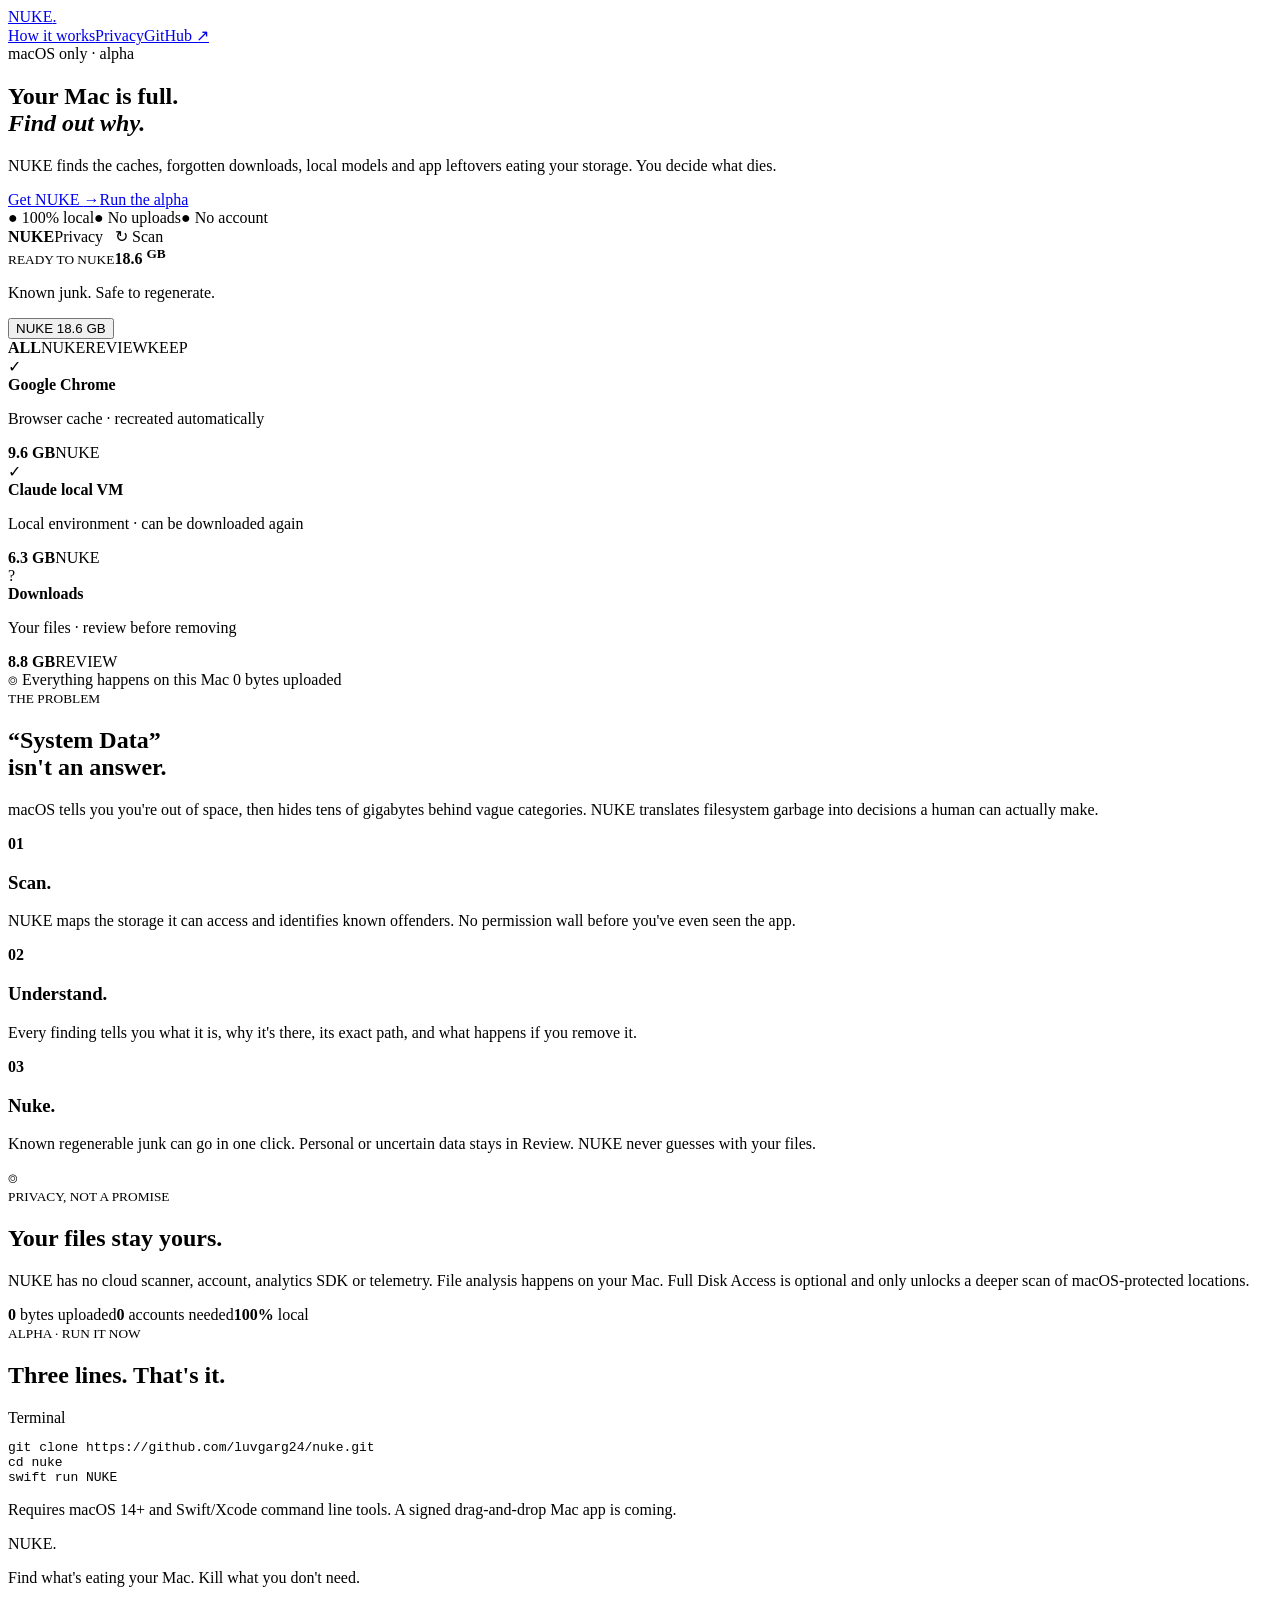
==== index.html @ de15d5fd "Fix Vercel root entrypoint" ====
<!doctype html><html lang="en"><head><meta charset="UTF-8"><meta name="viewport" content="width=device-width,initial-scale=1"><meta name="theme-color" content="#080808"><title>NUKE — Mac storage, without the mystery.</title><meta name="description" content="NUKE finds what's eating your Mac and safely clears what you don't need. Private, local, transparent."><link rel="stylesheet" href="/style.css"></head><body><div class="grain"></div><nav><a class="brand" href="#">NUKE<span>.</span></a><div class="navlinks"><a href="#how">How it works</a><a href="#privacy">Privacy</a><a href="https://github.com/luvgarg24/nuke">GitHub ↗</a></div></nav><main><section class="hero"><div class="eyebrow"><i></i> macOS only · alpha</div><h1>Your Mac is full.<br><em>Find out why.</em></h1><p>NUKE finds the caches, forgotten downloads, local models and app leftovers eating your storage. You decide what dies.</p><div class="actions"><a class="primary" href="https://github.com/luvgarg24/nuke">Get NUKE <b>→</b></a><a class="secondary" href="#terminal">Run the alpha</a></div><div class="trust"><span>● 100% local</span><span>● No uploads</span><span>● No account</span></div></section><section class="appdemo"><div class="window"><div class="titlebar"><div class="lights"><i></i><i></i><i></i></div><strong>NUKE</strong><span>Privacy &nbsp; ↻ Scan</span></div><div class="appbody"><div class="metric"><small>READY TO NUKE</small><strong>18.6 <sup>GB</sup></strong><p>Known junk. Safe to regenerate.</p></div><button>NUKE 18.6 GB</button><div class="tabs"><b>ALL</b><span>NUKE</span><span>REVIEW</span><span>KEEP</span></div><div class="row"><div class="check">✓</div><div><strong>Google Chrome</strong><p>Browser cache · recreated automatically</p></div><b>9.6 GB</b><label>NUKE</label></div><div class="row"><div class="check">✓</div><div><strong>Claude local VM</strong><p>Local environment · can be downloaded again</p></div><b>6.3 GB</b><label>NUKE</label></div><div class="row muted"><div class="question">?</div><div><strong>Downloads</strong><p>Your files · review before removing</p></div><b>8.8 GB</b><label>REVIEW</label></div><footer>⌾ Everything happens on this Mac <span>0 bytes uploaded</span></footer></div></div></section><section id="how" class="manifesto"><div><small>THE PROBLEM</small><h2>“System Data”<br>isn't an answer.</h2></div><p>macOS tells you you're out of space, then hides tens of gigabytes behind vague categories. NUKE translates filesystem garbage into decisions a human can actually make.</p></section><section class="steps"><article><b>01</b><h3>Scan.</h3><p>NUKE maps the storage it can access and identifies known offenders. No permission wall before you've even seen the app.</p></article><article><b>02</b><h3>Understand.</h3><p>Every finding tells you what it is, why it's there, its exact path, and what happens if you remove it.</p></article><article><b>03</b><h3>Nuke.</h3><p>Known regenerable junk can go in one click. Personal or uncertain data stays in Review. NUKE never guesses with your files.</p></article></section><section id="privacy" class="privacy"><div class="shield">⌾</div><small>PRIVACY, NOT A PROMISE</small><h2>Your files stay yours.</h2><p>NUKE has no cloud scanner, account, analytics SDK or telemetry. File analysis happens on your Mac. Full Disk Access is optional and only unlocks a deeper scan of macOS-protected locations.</p><div class="privacygrid"><span><b>0</b> bytes uploaded</span><span><b>0</b> accounts needed</span><span><b>100%</b> local</span></div></section><section id="terminal" class="terminal"><small>ALPHA · RUN IT NOW</small><h2>Three lines. That's it.</h2><div class="code"><div><i></i><i></i><i></i><span>Terminal</span></div><pre><code>git clone https://github.com/luvgarg24/nuke.git
cd nuke
swift run NUKE</code></pre></div><p>Requires macOS 14+ and Swift/Xcode command line tools. A signed drag-and-drop Mac app is coming.</p></section></main><footer class="sitefooter"><a class="brand">NUKE<span>.</span></a><p>Find what's eating your Mac. Kill what you don't need.</p><a href="https://github.com/luvgarg24/nuke">Open source on GitHub ↗</a></footer></body></html>
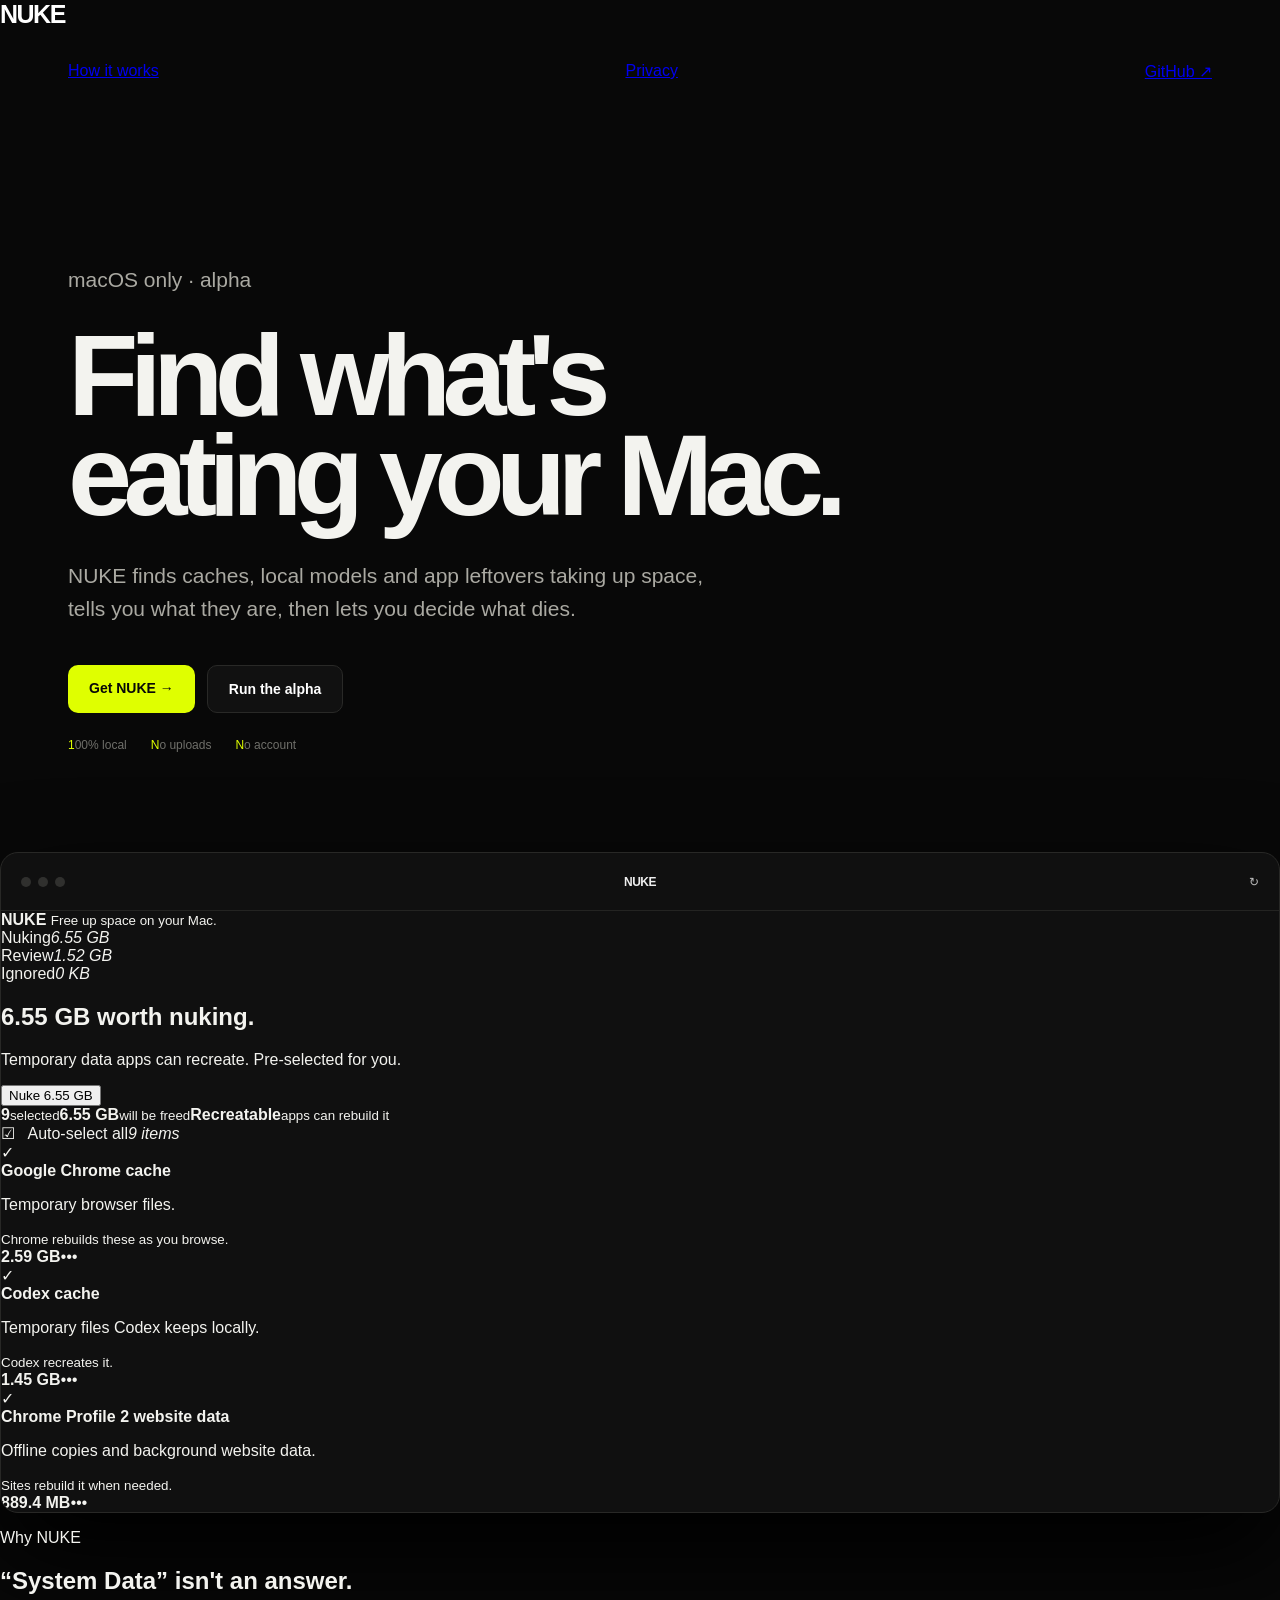
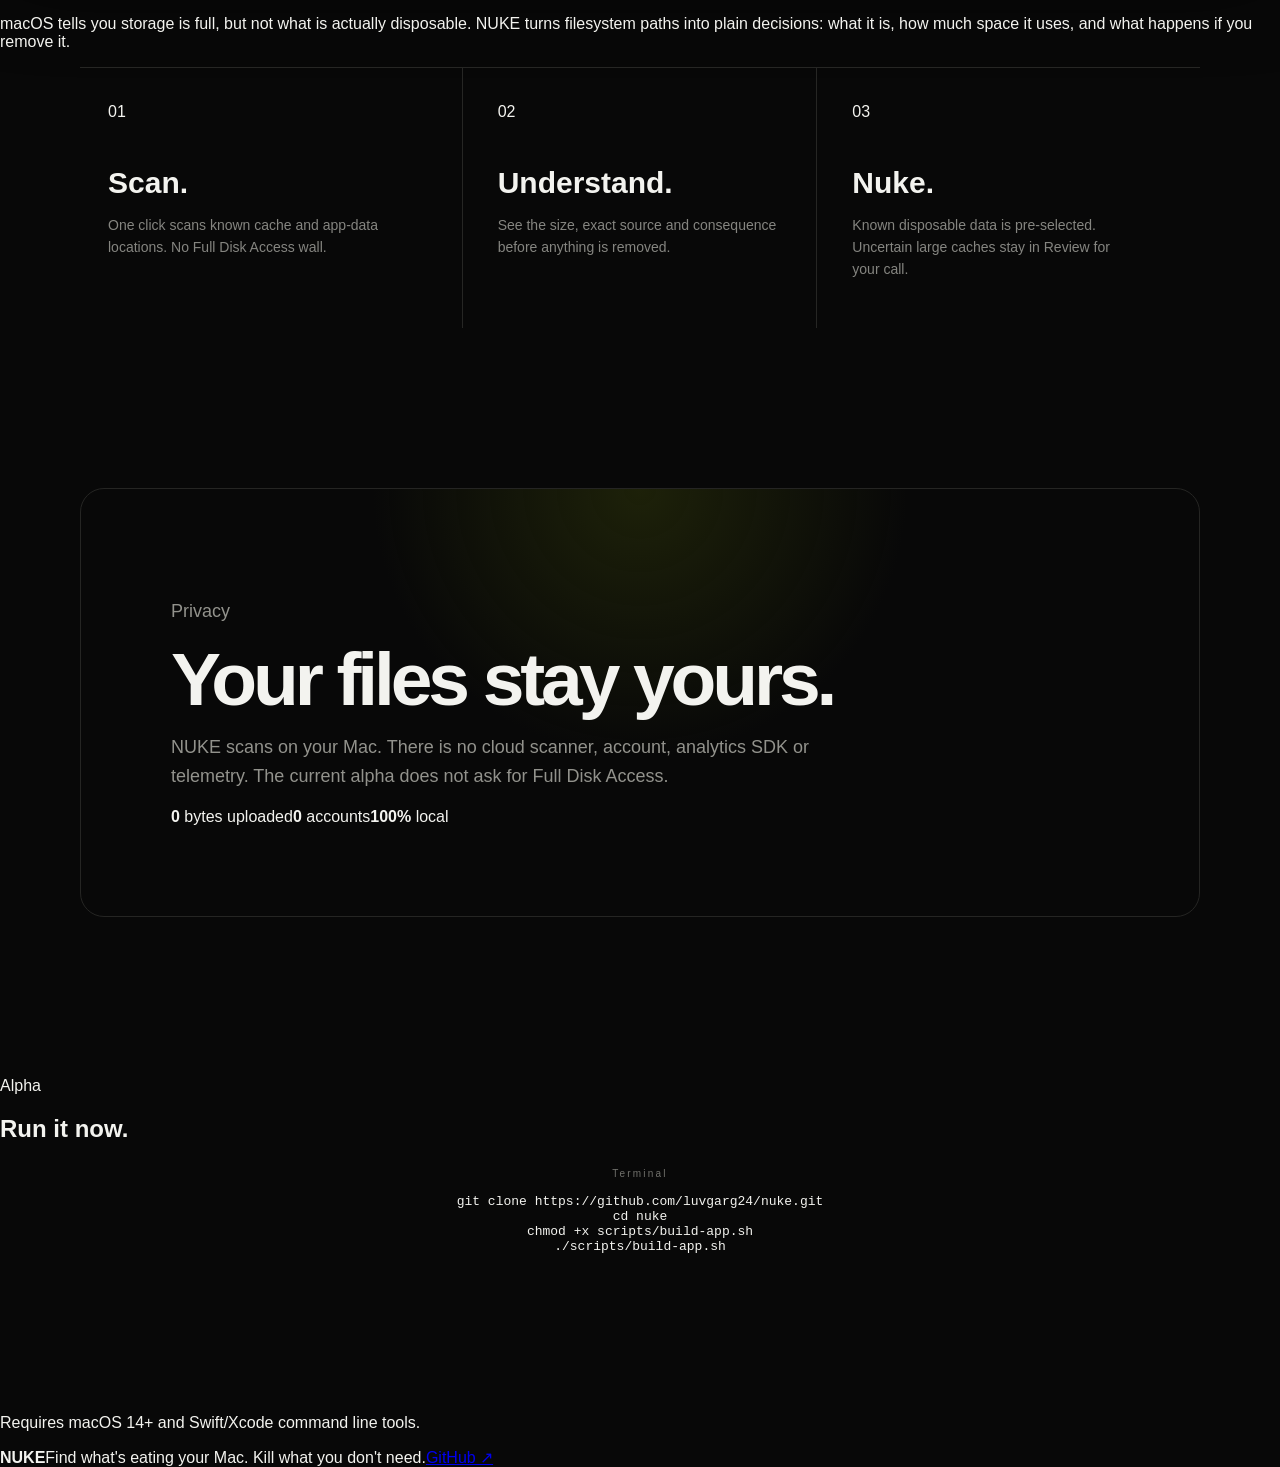
==== commit 26d7285f: "Refresh NUKE landing page" ====
--- a/index.html
+++ b/index.html
@@ -1,3 +1,89 @@
-<!doctype html><html lang="en"><head><meta charset="UTF-8"><meta name="viewport" content="width=device-width,initial-scale=1"><meta name="theme-color" content="#080808"><title>NUKE — Mac storage, without the mystery.</title><meta name="description" content="NUKE finds what's eating your Mac and safely clears what you don't need. Private, local, transparent."><link rel="stylesheet" href="/style.css"></head><body><div class="grain"></div><nav><a class="brand" href="#">NUKE<span>.</span></a><div class="navlinks"><a href="#how">How it works</a><a href="#privacy">Privacy</a><a href="https://github.com/luvgarg24/nuke">GitHub ↗</a></div></nav><main><section class="hero"><div class="eyebrow"><i></i> macOS only · alpha</div><h1>Your Mac is full.<br><em>Find out why.</em></h1><p>NUKE finds the caches, forgotten downloads, local models and app leftovers eating your storage. You decide what dies.</p><div class="actions"><a class="primary" href="https://github.com/luvgarg24/nuke">Get NUKE <b>→</b></a><a class="secondary" href="#terminal">Run the alpha</a></div><div class="trust"><span>● 100% local</span><span>● No uploads</span><span>● No account</span></div></section><section class="appdemo"><div class="window"><div class="titlebar"><div class="lights"><i></i><i></i><i></i></div><strong>NUKE</strong><span>Privacy &nbsp; ↻ Scan</span></div><div class="appbody"><div class="metric"><small>READY TO NUKE</small><strong>18.6 <sup>GB</sup></strong><p>Known junk. Safe to regenerate.</p></div><button>NUKE 18.6 GB</button><div class="tabs"><b>ALL</b><span>NUKE</span><span>REVIEW</span><span>KEEP</span></div><div class="row"><div class="check">✓</div><div><strong>Google Chrome</strong><p>Browser cache · recreated automatically</p></div><b>9.6 GB</b><label>NUKE</label></div><div class="row"><div class="check">✓</div><div><strong>Claude local VM</strong><p>Local environment · can be downloaded again</p></div><b>6.3 GB</b><label>NUKE</label></div><div class="row muted"><div class="question">?</div><div><strong>Downloads</strong><p>Your files · review before removing</p></div><b>8.8 GB</b><label>REVIEW</label></div><footer>⌾ Everything happens on this Mac <span>0 bytes uploaded</span></footer></div></div></section><section id="how" class="manifesto"><div><small>THE PROBLEM</small><h2>“System Data”<br>isn't an answer.</h2></div><p>macOS tells you you're out of space, then hides tens of gigabytes behind vague categories. NUKE translates filesystem garbage into decisions a human can actually make.</p></section><section class="steps"><article><b>01</b><h3>Scan.</h3><p>NUKE maps the storage it can access and identifies known offenders. No permission wall before you've even seen the app.</p></article><article><b>02</b><h3>Understand.</h3><p>Every finding tells you what it is, why it's there, its exact path, and what happens if you remove it.</p></article><article><b>03</b><h3>Nuke.</h3><p>Known regenerable junk can go in one click. Personal or uncertain data stays in Review. NUKE never guesses with your files.</p></article></section><section id="privacy" class="privacy"><div class="shield">⌾</div><small>PRIVACY, NOT A PROMISE</small><h2>Your files stay yours.</h2><p>NUKE has no cloud scanner, account, analytics SDK or telemetry. File analysis happens on your Mac. Full Disk Access is optional and only unlocks a deeper scan of macOS-protected locations.</p><div class="privacygrid"><span><b>0</b> bytes uploaded</span><span><b>0</b> accounts needed</span><span><b>100%</b> local</span></div></section><section id="terminal" class="terminal"><small>ALPHA · RUN IT NOW</small><h2>Three lines. That's it.</h2><div class="code"><div><i></i><i></i><i></i><span>Terminal</span></div><pre><code>git clone https://github.com/luvgarg24/nuke.git
+<!doctype html>
+<html lang="en">
+<head>
+  <meta charset="utf-8">
+  <meta name="viewport" content="width=device-width,initial-scale=1">
+  <meta name="theme-color" content="#0b0b0b">
+  <meta name="description" content="NUKE finds the junk eating your Mac storage, explains it, and lets you remove it. Local, transparent, no account required.">
+  <meta name="referrer" content="strict-origin-when-cross-origin">
+  <meta http-equiv="Content-Security-Policy" content="default-src 'self'; style-src 'self'; img-src 'self' data:; font-src 'self'; script-src 'none'; object-src 'none'; base-uri 'none'; form-action 'none'; frame-ancestors 'none'; upgrade-insecure-requests">
+  <title>NUKE — Find what's eating your Mac.</title>
+  <link rel="stylesheet" href="/style.css">
+</head>
+<body>
+  <header class="nav wrap">
+    <a class="brand" href="#top" aria-label="NUKE home">NUKE</a>
+    <nav aria-label="Main navigation">
+      <a href="#how">How it works</a>
+      <a href="#privacy">Privacy</a>
+      <a href="https://github.com/luvgarg24/nuke" rel="noopener noreferrer">GitHub ↗</a>
+    </nav>
+  </header>
+
+  <main id="top">
+    <section class="hero wrap">
+      <p class="kicker">macOS only · alpha</p>
+      <h1>Find what's<br>eating your Mac.</h1>
+      <p class="lede">NUKE finds caches, local models and app leftovers taking up space, tells you what they are, then lets you decide what dies.</p>
+      <div class="actions">
+        <a class="button primary" href="https://github.com/luvgarg24/nuke" rel="noopener noreferrer">Get NUKE <span>→</span></a>
+        <a class="button secondary" href="#run">Run the alpha</a>
+      </div>
+      <div class="trust" aria-label="Privacy highlights"><span>100% local</span><span>No uploads</span><span>No account</span></div>
+    </section>
+
+    <section class="product wrap" aria-label="NUKE app preview">
+      <div class="window">
+        <div class="titlebar"><div class="lights" aria-hidden="true"><i></i><i></i><i></i></div><strong>NUKE</strong><span>↻</span></div>
+        <div class="app">
+          <aside>
+            <b>NUKE</b>
+            <small>Free up space on your Mac.</small>
+            <div class="side active"><span>Nuking</span><em>6.55 GB</em></div>
+            <div class="side"><span>Review</span><em>1.52 GB</em></div>
+            <div class="side"><span>Ignored</span><em>0 KB</em></div>
+          </aside>
+          <div class="results">
+            <div class="resulthead"><div><h2>6.55 GB worth nuking.</h2><p>Temporary data apps can recreate. Pre-selected for you.</p></div><button>Nuke 6.55 GB</button></div>
+            <div class="summary"><span><b>9</b><small>selected</small></span><span><b>6.55 GB</b><small>will be freed</small></span><span><b>Recreatable</b><small>apps can rebuild it</small></span></div>
+            <div class="listhead"><span>☑ &nbsp; Auto-select all</span><em>9 items</em></div>
+            <div class="item"><span class="tick">✓</span><div><b>Google Chrome cache</b><p>Temporary browser files.</p><small>Chrome rebuilds these as you browse.</small></div><strong>2.59 GB</strong><i>•••</i></div>
+            <div class="item"><span class="tick">✓</span><div><b>Codex cache</b><p>Temporary files Codex keeps locally.</p><small>Codex recreates it.</small></div><strong>1.45 GB</strong><i>•••</i></div>
+            <div class="item"><span class="tick">✓</span><div><b>Chrome Profile 2 website data</b><p>Offline copies and background website data.</p><small>Sites rebuild it when needed.</small></div><strong>889.4 MB</strong><i>•••</i></div>
+          </div>
+        </div>
+      </div>
+    </section>
+
+    <section id="how" class="split wrap">
+      <div><p class="kicker">Why NUKE</p><h2>“System Data” isn't an answer.</h2></div>
+      <p>macOS tells you storage is full, but not what is actually disposable. NUKE turns filesystem paths into plain decisions: what it is, how much space it uses, and what happens if you remove it.</p>
+    </section>
+
+    <section class="steps wrap">
+      <article><span>01</span><h3>Scan.</h3><p>One click scans known cache and app-data locations. No Full Disk Access wall.</p></article>
+      <article><span>02</span><h3>Understand.</h3><p>See the size, exact source and consequence before anything is removed.</p></article>
+      <article><span>03</span><h3>Nuke.</h3><p>Known disposable data is pre-selected. Uncertain large caches stay in Review for your call.</p></article>
+    </section>
+
+    <section id="privacy" class="privacy wrap">
+      <p class="kicker">Privacy</p>
+      <h2>Your files stay yours.</h2>
+      <p>NUKE scans on your Mac. There is no cloud scanner, account, analytics SDK or telemetry. The current alpha does not ask for Full Disk Access.</p>
+      <div class="privacyfacts"><span><b>0</b> bytes uploaded</span><span><b>0</b> accounts</span><span><b>100%</b> local</span></div>
+    </section>
+
+    <section id="run" class="run wrap">
+      <p class="kicker">Alpha</p>
+      <h2>Run it now.</h2>
+      <div class="terminal"><div><span></span><span></span><span></span><small>Terminal</small></div><pre><code>git clone https://github.com/luvgarg24/nuke.git
 cd nuke
-swift run NUKE</code></pre></div><p>Requires macOS 14+ and Swift/Xcode command line tools. A signed drag-and-drop Mac app is coming.</p></section></main><footer class="sitefooter"><a class="brand">NUKE<span>.</span></a><p>Find what's eating your Mac. Kill what you don't need.</p><a href="https://github.com/luvgarg24/nuke">Open source on GitHub ↗</a></footer></body></html>+chmod +x scripts/build-app.sh
+./scripts/build-app.sh</code></pre></div>
+      <p>Requires macOS 14+ and Swift/Xcode command line tools.</p>
+    </section>
+  </main>
+
+  <footer class="footer wrap"><b>NUKE</b><span>Find what's eating your Mac. Kill what you don't need.</span><a href="https://github.com/luvgarg24/nuke" rel="noopener noreferrer">GitHub ↗</a></footer>
+</body>
+</html>
--- a/style.css
+++ b/style.css
@@ -0,0 +1 @@
+@import url('/web/style.css');
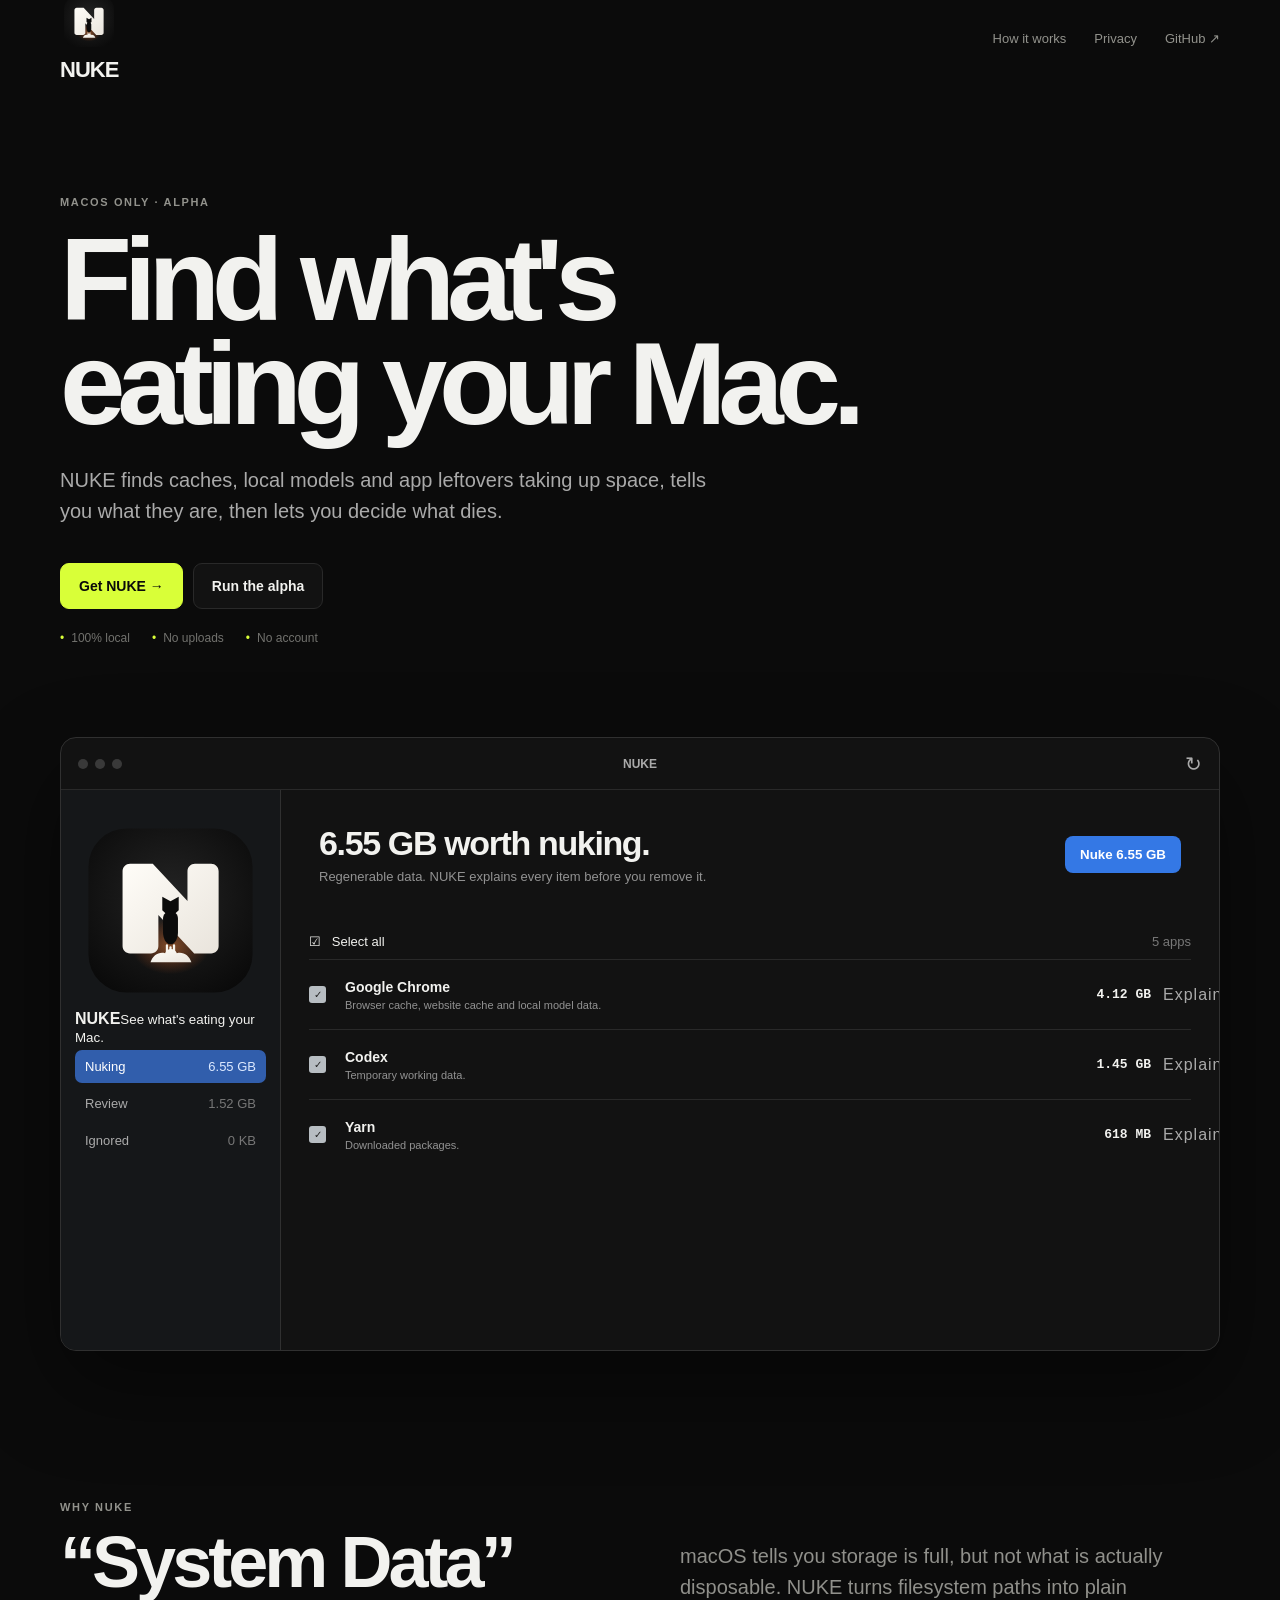
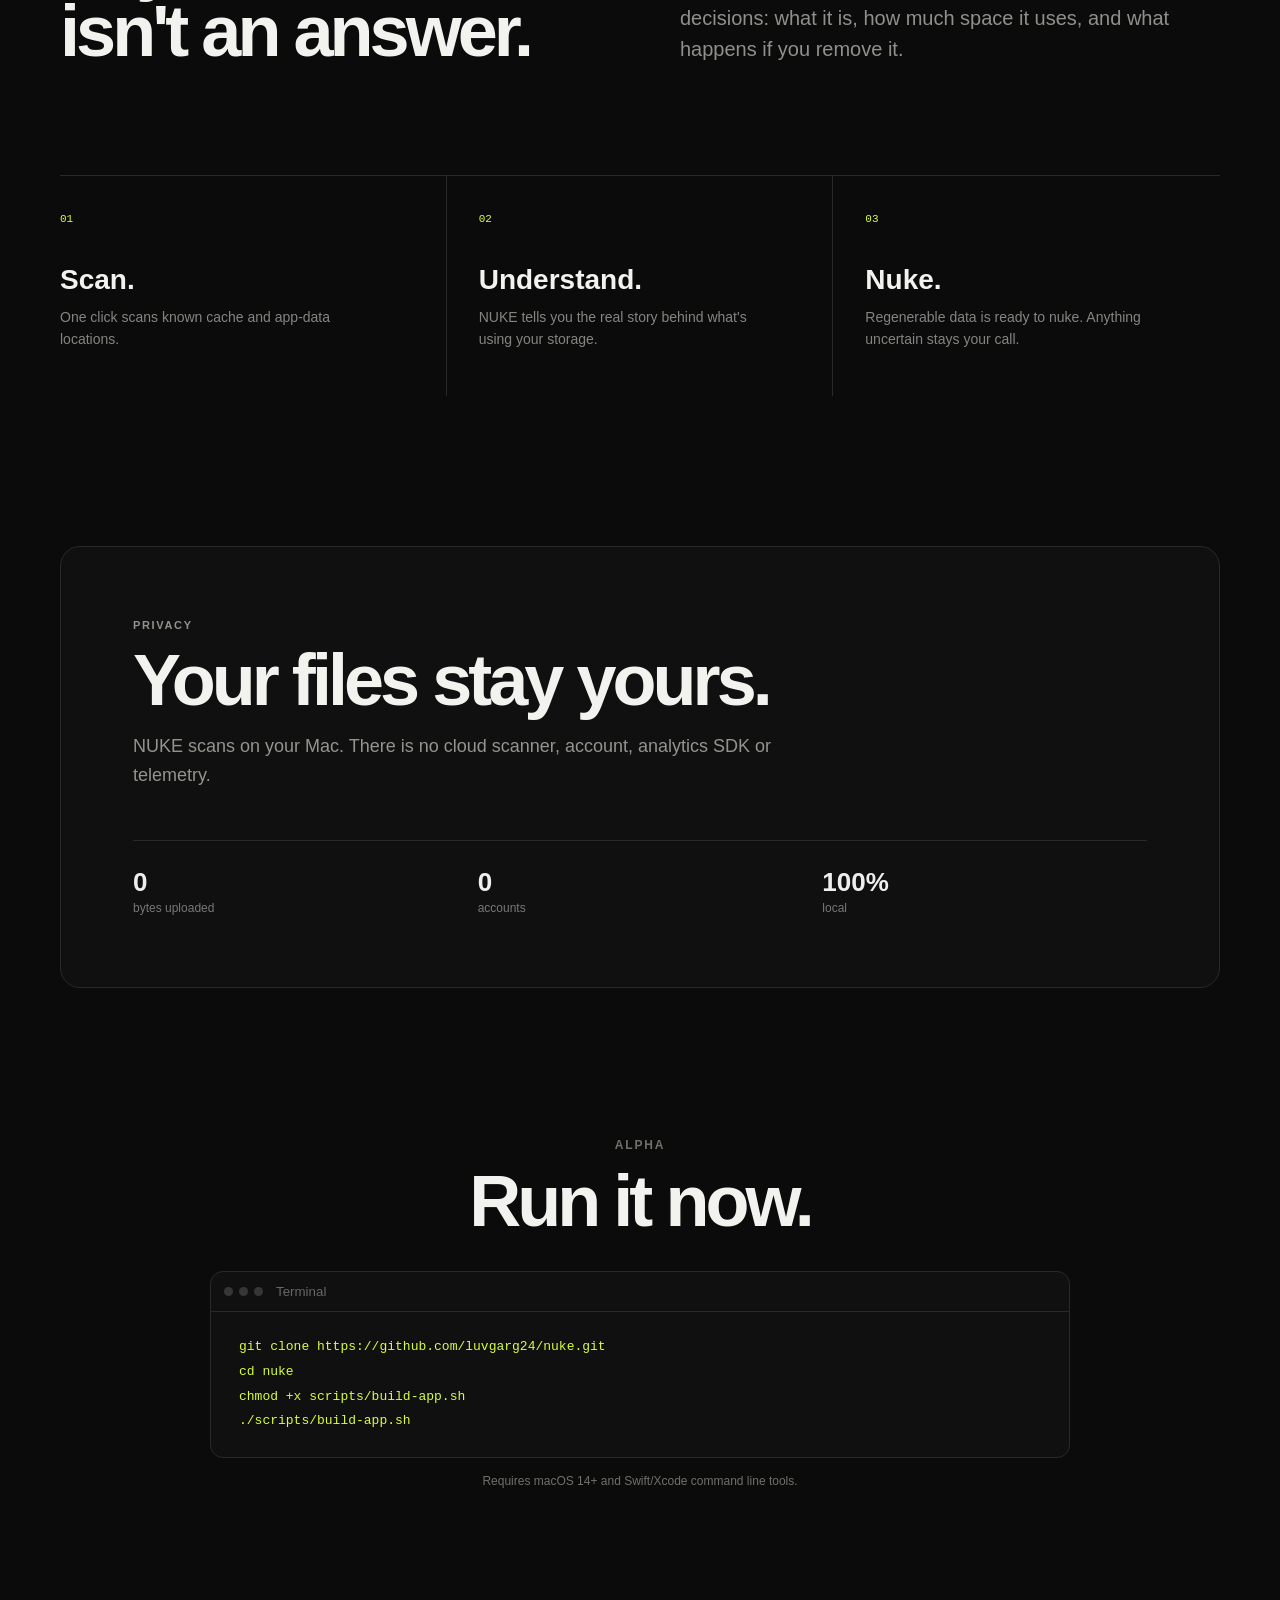
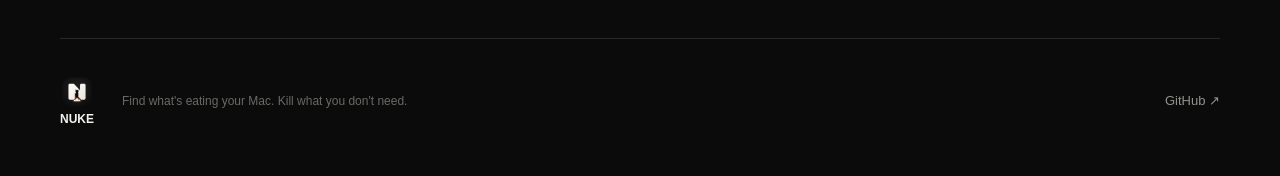
==== commit 73111e39: "Install NUKE logo on website and favicon" ====
--- a/index.html
+++ b/index.html
@@ -8,82 +8,26 @@
   <meta name="referrer" content="strict-origin-when-cross-origin">
   <meta http-equiv="Content-Security-Policy" content="default-src 'self'; style-src 'self'; img-src 'self' data:; font-src 'self'; script-src 'none'; object-src 'none'; base-uri 'none'; form-action 'none'; frame-ancestors 'none'; upgrade-insecure-requests">
   <title>NUKE — Find what's eating your Mac.</title>
+  <link rel="icon" type="image/svg+xml" href="/assets/nuke-logo.svg">
+  <link rel="apple-touch-icon" href="/assets/nuke-logo.svg">
   <link rel="stylesheet" href="/style.css">
 </head>
 <body>
   <header class="nav wrap">
-    <a class="brand" href="#top" aria-label="NUKE home">NUKE</a>
-    <nav aria-label="Main navigation">
-      <a href="#how">How it works</a>
-      <a href="#privacy">Privacy</a>
-      <a href="https://github.com/luvgarg24/nuke" rel="noopener noreferrer">GitHub ↗</a>
-    </nav>
+    <a class="brand" href="#top" aria-label="NUKE home"><img src="/assets/nuke-logo.svg" alt=""><span>NUKE</span></a>
+    <nav aria-label="Main navigation"><a href="#how">How it works</a><a href="#privacy">Privacy</a><a href="https://github.com/luvgarg24/nuke" rel="noopener noreferrer">GitHub ↗</a></nav>
   </header>
-
   <main id="top">
-    <section class="hero wrap">
-      <p class="kicker">macOS only · alpha</p>
-      <h1>Find what's<br>eating your Mac.</h1>
-      <p class="lede">NUKE finds caches, local models and app leftovers taking up space, tells you what they are, then lets you decide what dies.</p>
-      <div class="actions">
-        <a class="button primary" href="https://github.com/luvgarg24/nuke" rel="noopener noreferrer">Get NUKE <span>→</span></a>
-        <a class="button secondary" href="#run">Run the alpha</a>
-      </div>
-      <div class="trust" aria-label="Privacy highlights"><span>100% local</span><span>No uploads</span><span>No account</span></div>
-    </section>
-
-    <section class="product wrap" aria-label="NUKE app preview">
-      <div class="window">
-        <div class="titlebar"><div class="lights" aria-hidden="true"><i></i><i></i><i></i></div><strong>NUKE</strong><span>↻</span></div>
-        <div class="app">
-          <aside>
-            <b>NUKE</b>
-            <small>Free up space on your Mac.</small>
-            <div class="side active"><span>Nuking</span><em>6.55 GB</em></div>
-            <div class="side"><span>Review</span><em>1.52 GB</em></div>
-            <div class="side"><span>Ignored</span><em>0 KB</em></div>
-          </aside>
-          <div class="results">
-            <div class="resulthead"><div><h2>6.55 GB worth nuking.</h2><p>Temporary data apps can recreate. Pre-selected for you.</p></div><button>Nuke 6.55 GB</button></div>
-            <div class="summary"><span><b>9</b><small>selected</small></span><span><b>6.55 GB</b><small>will be freed</small></span><span><b>Recreatable</b><small>apps can rebuild it</small></span></div>
-            <div class="listhead"><span>☑ &nbsp; Auto-select all</span><em>9 items</em></div>
-            <div class="item"><span class="tick">✓</span><div><b>Google Chrome cache</b><p>Temporary browser files.</p><small>Chrome rebuilds these as you browse.</small></div><strong>2.59 GB</strong><i>•••</i></div>
-            <div class="item"><span class="tick">✓</span><div><b>Codex cache</b><p>Temporary files Codex keeps locally.</p><small>Codex recreates it.</small></div><strong>1.45 GB</strong><i>•••</i></div>
-            <div class="item"><span class="tick">✓</span><div><b>Chrome Profile 2 website data</b><p>Offline copies and background website data.</p><small>Sites rebuild it when needed.</small></div><strong>889.4 MB</strong><i>•••</i></div>
-          </div>
-        </div>
-      </div>
-    </section>
-
-    <section id="how" class="split wrap">
-      <div><p class="kicker">Why NUKE</p><h2>“System Data” isn't an answer.</h2></div>
-      <p>macOS tells you storage is full, but not what is actually disposable. NUKE turns filesystem paths into plain decisions: what it is, how much space it uses, and what happens if you remove it.</p>
-    </section>
-
-    <section class="steps wrap">
-      <article><span>01</span><h3>Scan.</h3><p>One click scans known cache and app-data locations. No Full Disk Access wall.</p></article>
-      <article><span>02</span><h3>Understand.</h3><p>See the size, exact source and consequence before anything is removed.</p></article>
-      <article><span>03</span><h3>Nuke.</h3><p>Known disposable data is pre-selected. Uncertain large caches stay in Review for your call.</p></article>
-    </section>
-
-    <section id="privacy" class="privacy wrap">
-      <p class="kicker">Privacy</p>
-      <h2>Your files stay yours.</h2>
-      <p>NUKE scans on your Mac. There is no cloud scanner, account, analytics SDK or telemetry. The current alpha does not ask for Full Disk Access.</p>
-      <div class="privacyfacts"><span><b>0</b> bytes uploaded</span><span><b>0</b> accounts</span><span><b>100%</b> local</span></div>
-    </section>
-
-    <section id="run" class="run wrap">
-      <p class="kicker">Alpha</p>
-      <h2>Run it now.</h2>
-      <div class="terminal"><div><span></span><span></span><span></span><small>Terminal</small></div><pre><code>git clone https://github.com/luvgarg24/nuke.git
+    <section class="hero wrap"><p class="kicker">macOS only · alpha</p><h1>Find what's<br>eating your Mac.</h1><p class="lede">NUKE finds caches, local models and app leftovers taking up space, tells you what they are, then lets you decide what dies.</p><div class="actions"><a class="button primary" href="https://github.com/luvgarg24/nuke" rel="noopener noreferrer">Get NUKE <span>→</span></a><a class="button secondary" href="#run">Run the alpha</a></div><div class="trust" aria-label="Privacy highlights"><span>100% local</span><span>No uploads</span><span>No account</span></div></section>
+    <section class="product wrap" aria-label="NUKE app preview"><div class="window"><div class="titlebar"><div class="lights" aria-hidden="true"><i></i><i></i><i></i></div><strong>NUKE</strong><span>↻</span></div><div class="app"><aside><div class="appbrand"><img src="/assets/nuke-logo.svg" alt=""><div><b>NUKE</b><small>See what's eating your Mac.</small></div></div><div class="side active"><span>Nuking</span><em>6.55 GB</em></div><div class="side"><span>Review</span><em>1.52 GB</em></div><div class="side"><span>Ignored</span><em>0 KB</em></div></aside><div class="results"><div class="resulthead"><div><h2>6.55 GB worth nuking.</h2><p>Regenerable data. NUKE explains every item before you remove it.</p></div><button>Nuke 6.55 GB</button></div><div class="listhead"><span>☑ &nbsp; Select all</span><em>5 apps</em></div><div class="item"><span class="tick">✓</span><div><b>Google Chrome</b><p>Browser cache, website cache and local model data.</p></div><strong>4.12 GB</strong><i>Explain</i></div><div class="item"><span class="tick">✓</span><div><b>Codex</b><p>Temporary working data.</p></div><strong>1.45 GB</strong><i>Explain</i></div><div class="item"><span class="tick">✓</span><div><b>Yarn</b><p>Downloaded packages.</p></div><strong>618 MB</strong><i>Explain</i></div></div></div></div></section>
+    <section id="how" class="split wrap"><div><p class="kicker">Why NUKE</p><h2>“System Data” isn't an answer.</h2></div><p>macOS tells you storage is full, but not what is actually disposable. NUKE turns filesystem paths into plain decisions: what it is, how much space it uses, and what happens if you remove it.</p></section>
+    <section class="steps wrap"><article><span>01</span><h3>Scan.</h3><p>One click scans known cache and app-data locations.</p></article><article><span>02</span><h3>Understand.</h3><p>NUKE tells you the real story behind what's using your storage.</p></article><article><span>03</span><h3>Nuke.</h3><p>Regenerable data is ready to nuke. Anything uncertain stays your call.</p></article></section>
+    <section id="privacy" class="privacy wrap"><p class="kicker">Privacy</p><h2>Your files stay yours.</h2><p>NUKE scans on your Mac. There is no cloud scanner, account, analytics SDK or telemetry.</p><div class="privacyfacts"><span><b>0</b> bytes uploaded</span><span><b>0</b> accounts</span><span><b>100%</b> local</span></div></section>
+    <section id="run" class="run wrap"><p class="kicker">Alpha</p><h2>Run it now.</h2><div class="terminal"><div><span></span><span></span><span></span><small>Terminal</small></div><pre><code>git clone https://github.com/luvgarg24/nuke.git
 cd nuke
 chmod +x scripts/build-app.sh
-./scripts/build-app.sh</code></pre></div>
-      <p>Requires macOS 14+ and Swift/Xcode command line tools.</p>
-    </section>
+./scripts/build-app.sh</code></pre></div><p>Requires macOS 14+ and Swift/Xcode command line tools.</p></section>
   </main>
-
-  <footer class="footer wrap"><b>NUKE</b><span>Find what's eating your Mac. Kill what you don't need.</span><a href="https://github.com/luvgarg24/nuke" rel="noopener noreferrer">GitHub ↗</a></footer>
+  <footer class="footer wrap"><div class="footerbrand"><img src="/assets/nuke-logo.svg" alt=""><b>NUKE</b></div><span>Find what's eating your Mac. Kill what you don't need.</span><a href="https://github.com/luvgarg24/nuke" rel="noopener noreferrer">GitHub ↗</a></footer>
 </body>
 </html>
--- a/style.css
+++ b/style.css
@@ -1 +1 @@
-@import url('/web/style.css');+:root{color-scheme:dark;--bg:#0b0b0b;--panel:#121212;--panel2:#181818;--line:#292929;--text:#f2f2ef;--muted:#92928c;--accent:#d9ff38}*{box-sizing:border-box}html{scroll-behavior:smooth}body{margin:0;background:var(--bg);color:var(--text);font-family:-apple-system,BlinkMacSystemFont,"SF Pro Display","Helvetica Neue",Arial,sans-serif;-webkit-font-smoothing:antialiased}.wrap{width:min(1160px,calc(100% - 48px));margin-inline:auto}a{color:inherit}.nav{height:76px;display:flex;align-items:center;justify-content:space-between}.brand{font-size:22px;font-weight:850;letter-spacing:-1px;text-decoration:none}.nav nav{display:flex;gap:28px}.nav nav a,.footer a{color:var(--muted);font-size:13px;text-decoration:none}.nav nav a:hover,.footer a:hover{color:var(--text)}.hero{padding:120px 0 92px}.kicker{margin:0;color:var(--muted);font-size:11px;font-weight:700;letter-spacing:.15em;text-transform:uppercase}.hero h1{max-width:1000px;margin:20px 0 30px;font-size:clamp(64px,9.2vw,126px);line-height:.88;letter-spacing:-.07em}.lede{max-width:660px;margin:0;color:#aaa;font-size:20px;line-height:1.55}.actions{display:flex;gap:10px;margin-top:36px}.button{padding:14px 18px;border:1px solid var(--line);border-radius:9px;font-size:14px;font-weight:700;text-decoration:none}.button.primary{background:var(--accent);border-color:var(--accent);color:#0a0a0a}.button.secondary{background:#121212}.trust{display:flex;gap:22px;margin-top:22px;color:#72726e;font-size:12px}.trust span::before{content:"•";margin-right:7px;color:var(--accent)}.product{margin-bottom:150px}.window{overflow:hidden;border:1px solid #303030;border-radius:16px;background:var(--panel);box-shadow:0 35px 90px rgba(0,0,0,.45)}.titlebar{height:52px;display:grid;grid-template-columns:1fr auto 1fr;align-items:center;padding:0 17px;border-bottom:1px solid var(--line);color:#aaa;font-size:12px}.titlebar>span{text-align:right;font-size:20px}.lights{display:flex;gap:7px}.lights i{width:10px;height:10px;border-radius:50%;background:#393939}.app{display:grid;grid-template-columns:220px 1fr;min-height:560px}.app aside{padding:25px 14px;background:#151719;border-right:1px solid #303030}.app aside>b{display:block;font-size:20px}.app aside>small{display:block;margin:4px 5px 26px 0;color:#888}.side{display:flex;justify-content:space-between;margin:4px 0;padding:9px 10px;border-radius:7px;color:#aaa;font-size:13px;font-style:normal}.side em{font-style:normal;color:#777}.side.active{background:#315eac;color:white}.side.active em{color:#dce9ff}.results{min-width:0}.resulthead{display:flex;gap:24px;align-items:center;padding:34px 38px}.resulthead h2{margin:0;font-size:34px;letter-spacing:-.04em}.resulthead p{margin:6px 0 0;color:#929292;font-size:13px}.resulthead button{margin-left:auto;white-space:nowrap;border:0;border-radius:8px;background:#3478e5;color:white;padding:11px 15px;font-weight:650}.summary{display:grid;grid-template-columns:repeat(3,1fr);padding:18px 24px;border-block:1px solid var(--line);background:#101010}.summary span{display:flex;flex-direction:column;align-items:center;gap:2px;border-right:1px solid var(--line)}.summary span:last-child{border:0}.summary b{font-size:14px}.summary small{color:#777}.listhead{display:flex;justify-content:space-between;padding:16px 28px 10px;font-size:13px}.listhead em{color:#777;font-style:normal}.item{display:grid;grid-template-columns:24px minmax(0,1fr) 100px 28px;gap:12px;align-items:center;margin:0 28px;padding:18px 0;border-top:1px solid var(--line)}.tick{width:17px;height:17px;display:grid;place-items:center;border-radius:3px;background:#b7bdc2;color:#222;font-size:10px}.item b{font-size:14px}.item p,.item small{display:block;margin:3px 0 0;color:#929292;font-size:11px}.item small{color:#686868}.item>strong{text-align:right;font:600 13px ui-monospace,SFMono-Regular,Menlo,monospace}.item>i{font-style:normal;letter-spacing:1px;color:#aaa}.split{display:grid;grid-template-columns:1fr 1fr;gap:80px;align-items:end;margin-bottom:110px}.split h2,.privacy h2,.run h2{margin:15px 0 0;font-size:clamp(44px,6vw,72px);line-height:.95;letter-spacing:-.055em}.split>p{margin:0;color:#90908b;font-size:20px;line-height:1.55}.steps{display:grid;grid-template-columns:repeat(3,1fr);margin-bottom:150px;border-top:1px solid var(--line)}.steps article{min-height:220px;padding:32px 32px 20px 0;border-right:1px solid var(--line)}.steps article+article{padding-left:32px}.steps article:last-child{border-right:0}.steps span{color:var(--accent);font:11px ui-monospace,SFMono-Regular,Menlo,monospace}.steps h3{margin:38px 0 10px;font-size:28px}.steps p{max-width:280px;margin:0;color:#858580;font-size:14px;line-height:1.6}.privacy{margin-bottom:150px;padding:72px;border:1px solid var(--line);border-radius:20px;background:#101010}.privacy>p:not(.kicker){max-width:720px;color:#94948e;font-size:18px;line-height:1.6}.privacyfacts{display:grid;grid-template-columns:repeat(3,1fr);gap:20px;margin-top:50px;padding-top:26px;border-top:1px solid var(--line);color:#777;font-size:12px}.privacyfacts b{display:block;margin-bottom:3px;color:#eee;font-size:26px}.run{max-width:860px;margin-bottom:150px;text-align:center}.terminal{margin:36px 0 16px;overflow:hidden;border:1px solid var(--line);border-radius:13px;background:#101010;text-align:left}.terminal>div{height:40px;display:flex;align-items:center;gap:6px;padding:0 13px;border-bottom:1px solid var(--line)}.terminal>div span{width:9px;height:9px;border-radius:50%;background:#363636}.terminal small{margin-left:7px;color:#666}.terminal pre{margin:0;padding:23px 28px;overflow:auto;color:var(--accent);font:13px/1.9 ui-monospace,SFMono-Regular,Menlo,monospace}.run>p{color:#70706b;font-size:12px}.footer{display:flex;align-items:center;gap:28px;padding:36px 0 50px;border-top:1px solid var(--line);font-size:12px}.footer span{margin-right:auto;color:#696965}@media(max-width:760px){.wrap{width:min(100% - 28px,1160px)}.nav{height:64px}.nav nav a:not(:last-child){display:none}.hero{padding:80px 0 70px}.hero h1{font-size:clamp(54px,17vw,82px)}.lede{font-size:17px}.trust{flex-wrap:wrap;gap:9px 16px}.app{display:block;min-height:0}.app aside{display:none}.resulthead{padding:26px 20px;align-items:flex-start;flex-direction:column}.resulthead h2{font-size:28px}.resulthead button{margin:0}.summary{padding:15px 8px}.summary b{font-size:12px}.summary small{font-size:9px}.item{grid-template-columns:20px minmax(0,1fr) 80px;margin:0 18px}.item>i{display:none}.split{grid-template-columns:1fr;gap:20px}.split>p{font-size:17px}.steps{grid-template-columns:1fr}.steps article,.steps article+article{min-height:0;padding:28px 0;border-right:0;border-bottom:1px solid var(--line)}.steps h3{margin-top:20px}.privacy{padding:42px 24px}.privacyfacts{gap:10px}.privacyfacts b{font-size:21px}.footer{align-items:flex-start;flex-direction:column;gap:8px}.footer span{margin:0 0 12px}}
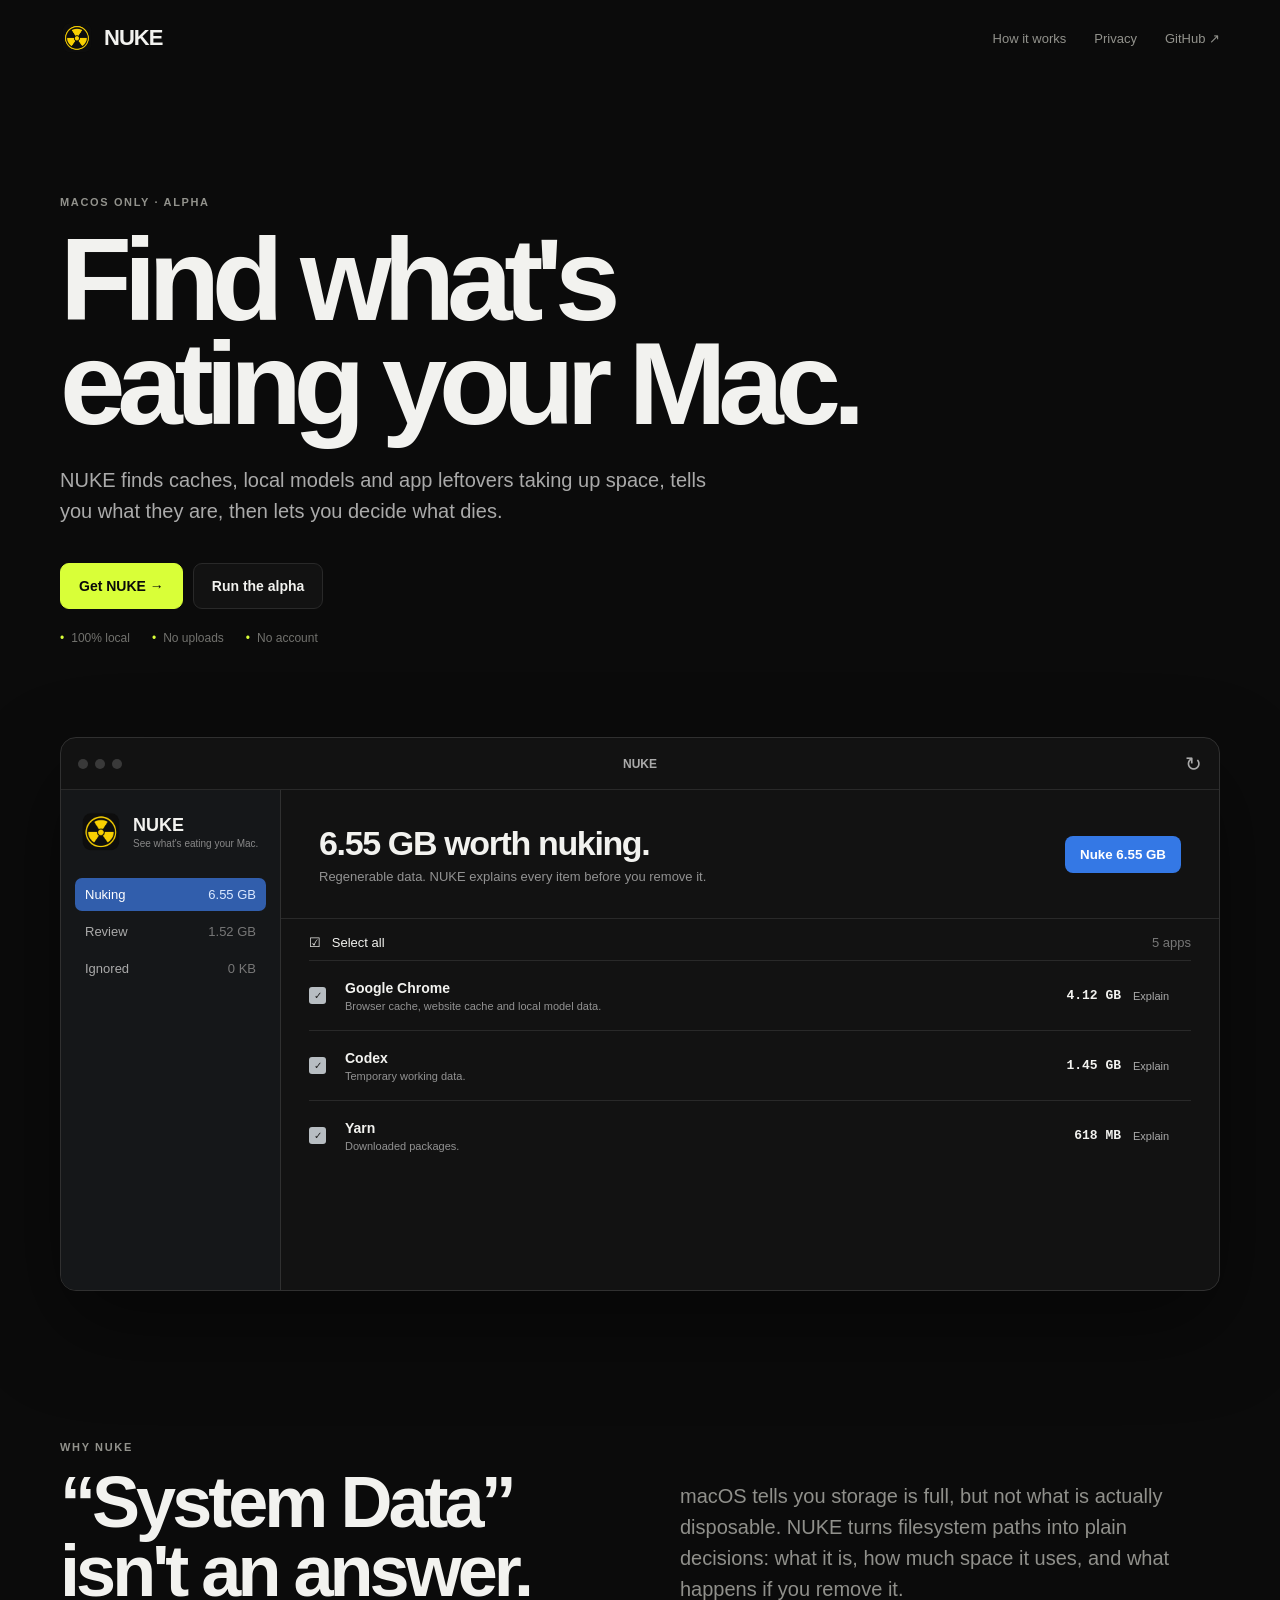
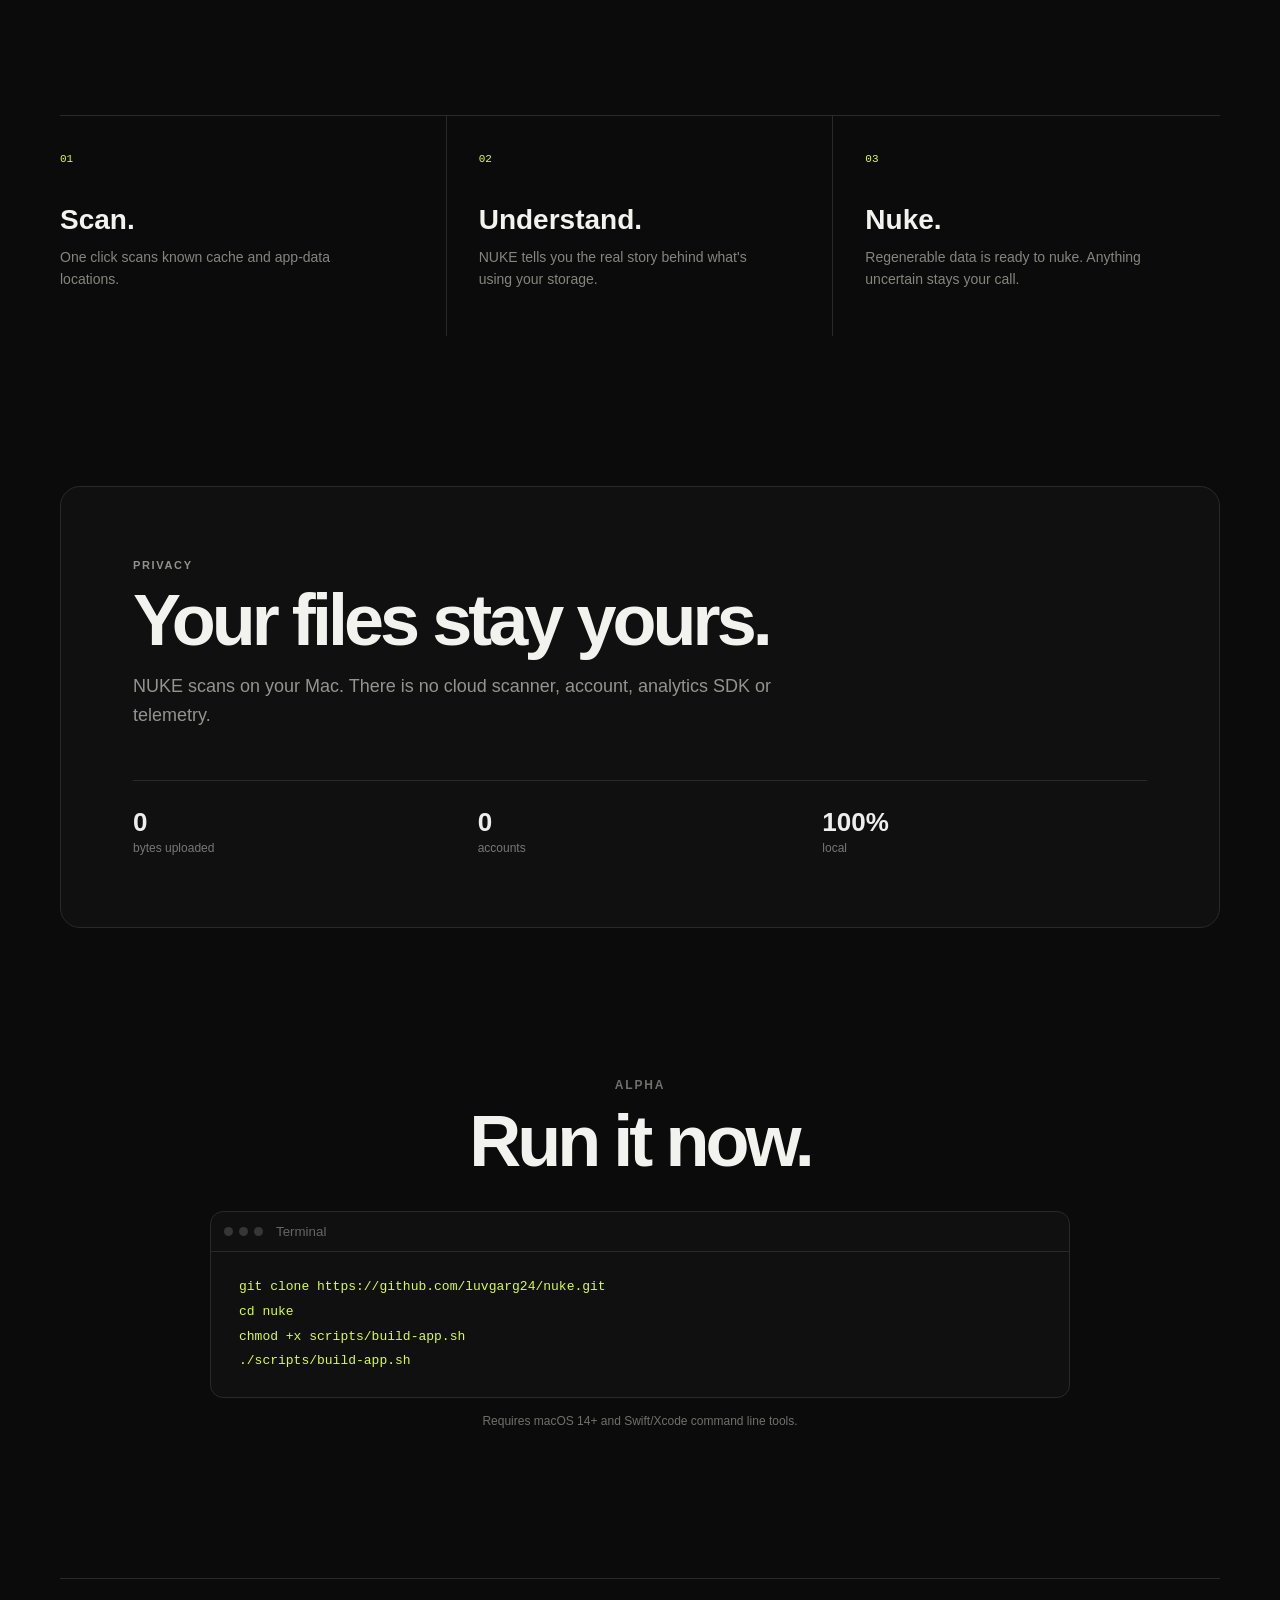
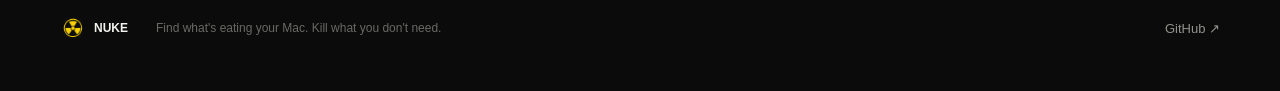
==== commit 5c7315ad: "Use PNG logo across website" ====
--- a/index.html
+++ b/index.html
@@ -8,18 +8,18 @@
   <meta name="referrer" content="strict-origin-when-cross-origin">
   <meta http-equiv="Content-Security-Policy" content="default-src 'self'; style-src 'self'; img-src 'self' data:; font-src 'self'; script-src 'none'; object-src 'none'; base-uri 'none'; form-action 'none'; frame-ancestors 'none'; upgrade-insecure-requests">
   <title>NUKE — Find what's eating your Mac.</title>
-  <link rel="icon" type="image/svg+xml" href="/assets/nuke-logo.svg">
-  <link rel="apple-touch-icon" href="/assets/nuke-logo.svg">
+  <link rel="icon" type="image/png" href="/assets/nuke-logo.png">
+  <link rel="apple-touch-icon" href="/assets/nuke-logo.png">
   <link rel="stylesheet" href="/style.css">
 </head>
 <body>
   <header class="nav wrap">
-    <a class="brand" href="#top" aria-label="NUKE home"><img src="/assets/nuke-logo.svg" alt=""><span>NUKE</span></a>
+    <a class="brand" href="#top" aria-label="NUKE home"><img src="/assets/nuke-logo.png" alt=""><span>NUKE</span></a>
     <nav aria-label="Main navigation"><a href="#how">How it works</a><a href="#privacy">Privacy</a><a href="https://github.com/luvgarg24/nuke" rel="noopener noreferrer">GitHub ↗</a></nav>
   </header>
   <main id="top">
     <section class="hero wrap"><p class="kicker">macOS only · alpha</p><h1>Find what's<br>eating your Mac.</h1><p class="lede">NUKE finds caches, local models and app leftovers taking up space, tells you what they are, then lets you decide what dies.</p><div class="actions"><a class="button primary" href="https://github.com/luvgarg24/nuke" rel="noopener noreferrer">Get NUKE <span>→</span></a><a class="button secondary" href="#run">Run the alpha</a></div><div class="trust" aria-label="Privacy highlights"><span>100% local</span><span>No uploads</span><span>No account</span></div></section>
-    <section class="product wrap" aria-label="NUKE app preview"><div class="window"><div class="titlebar"><div class="lights" aria-hidden="true"><i></i><i></i><i></i></div><strong>NUKE</strong><span>↻</span></div><div class="app"><aside><div class="appbrand"><img src="/assets/nuke-logo.svg" alt=""><div><b>NUKE</b><small>See what's eating your Mac.</small></div></div><div class="side active"><span>Nuking</span><em>6.55 GB</em></div><div class="side"><span>Review</span><em>1.52 GB</em></div><div class="side"><span>Ignored</span><em>0 KB</em></div></aside><div class="results"><div class="resulthead"><div><h2>6.55 GB worth nuking.</h2><p>Regenerable data. NUKE explains every item before you remove it.</p></div><button>Nuke 6.55 GB</button></div><div class="listhead"><span>☑ &nbsp; Select all</span><em>5 apps</em></div><div class="item"><span class="tick">✓</span><div><b>Google Chrome</b><p>Browser cache, website cache and local model data.</p></div><strong>4.12 GB</strong><i>Explain</i></div><div class="item"><span class="tick">✓</span><div><b>Codex</b><p>Temporary working data.</p></div><strong>1.45 GB</strong><i>Explain</i></div><div class="item"><span class="tick">✓</span><div><b>Yarn</b><p>Downloaded packages.</p></div><strong>618 MB</strong><i>Explain</i></div></div></div></div></section>
+    <section class="product wrap" aria-label="NUKE app preview"><div class="window"><div class="titlebar"><div class="lights" aria-hidden="true"><i></i><i></i><i></i></div><strong>NUKE</strong><span>↻</span></div><div class="app"><aside><div class="appbrand"><img src="/assets/nuke-logo.png" alt=""><div><b>NUKE</b><small>See what's eating your Mac.</small></div></div><div class="side active"><span>Nuking</span><em>6.55 GB</em></div><div class="side"><span>Review</span><em>1.52 GB</em></div><div class="side"><span>Ignored</span><em>0 KB</em></div></aside><div class="results"><div class="resulthead"><div><h2>6.55 GB worth nuking.</h2><p>Regenerable data. NUKE explains every item before you remove it.</p></div><button>Nuke 6.55 GB</button></div><div class="listhead"><span>☑ &nbsp; Select all</span><em>5 apps</em></div><div class="item"><span class="tick">✓</span><div><b>Google Chrome</b><p>Browser cache, website cache and local model data.</p></div><strong>4.12 GB</strong><i>Explain</i></div><div class="item"><span class="tick">✓</span><div><b>Codex</b><p>Temporary working data.</p></div><strong>1.45 GB</strong><i>Explain</i></div><div class="item"><span class="tick">✓</span><div><b>Yarn</b><p>Downloaded packages.</p></div><strong>618 MB</strong><i>Explain</i></div></div></div></div></section>
     <section id="how" class="split wrap"><div><p class="kicker">Why NUKE</p><h2>“System Data” isn't an answer.</h2></div><p>macOS tells you storage is full, but not what is actually disposable. NUKE turns filesystem paths into plain decisions: what it is, how much space it uses, and what happens if you remove it.</p></section>
     <section class="steps wrap"><article><span>01</span><h3>Scan.</h3><p>One click scans known cache and app-data locations.</p></article><article><span>02</span><h3>Understand.</h3><p>NUKE tells you the real story behind what's using your storage.</p></article><article><span>03</span><h3>Nuke.</h3><p>Regenerable data is ready to nuke. Anything uncertain stays your call.</p></article></section>
     <section id="privacy" class="privacy wrap"><p class="kicker">Privacy</p><h2>Your files stay yours.</h2><p>NUKE scans on your Mac. There is no cloud scanner, account, analytics SDK or telemetry.</p><div class="privacyfacts"><span><b>0</b> bytes uploaded</span><span><b>0</b> accounts</span><span><b>100%</b> local</span></div></section>
@@ -28,6 +28,6 @@
 chmod +x scripts/build-app.sh
 ./scripts/build-app.sh</code></pre></div><p>Requires macOS 14+ and Swift/Xcode command line tools.</p></section>
   </main>
-  <footer class="footer wrap"><div class="footerbrand"><img src="/assets/nuke-logo.svg" alt=""><b>NUKE</b></div><span>Find what's eating your Mac. Kill what you don't need.</span><a href="https://github.com/luvgarg24/nuke" rel="noopener noreferrer">GitHub ↗</a></footer>
+  <footer class="footer wrap"><div class="footerbrand"><img src="/assets/nuke-logo.png" alt=""><b>NUKE</b></div><span>Find what's eating your Mac. Kill what you don't need.</span><a href="https://github.com/luvgarg24/nuke" rel="noopener noreferrer">GitHub ↗</a></footer>
 </body>
 </html>
--- a/style.css
+++ b/style.css
@@ -1 +1 @@
-:root{color-scheme:dark;--bg:#0b0b0b;--panel:#121212;--panel2:#181818;--line:#292929;--text:#f2f2ef;--muted:#92928c;--accent:#d9ff38}*{box-sizing:border-box}html{scroll-behavior:smooth}body{margin:0;background:var(--bg);color:var(--text);font-family:-apple-system,BlinkMacSystemFont,"SF Pro Display","Helvetica Neue",Arial,sans-serif;-webkit-font-smoothing:antialiased}.wrap{width:min(1160px,calc(100% - 48px));margin-inline:auto}a{color:inherit}.nav{height:76px;display:flex;align-items:center;justify-content:space-between}.brand{font-size:22px;font-weight:850;letter-spacing:-1px;text-decoration:none}.nav nav{display:flex;gap:28px}.nav nav a,.footer a{color:var(--muted);font-size:13px;text-decoration:none}.nav nav a:hover,.footer a:hover{color:var(--text)}.hero{padding:120px 0 92px}.kicker{margin:0;color:var(--muted);font-size:11px;font-weight:700;letter-spacing:.15em;text-transform:uppercase}.hero h1{max-width:1000px;margin:20px 0 30px;font-size:clamp(64px,9.2vw,126px);line-height:.88;letter-spacing:-.07em}.lede{max-width:660px;margin:0;color:#aaa;font-size:20px;line-height:1.55}.actions{display:flex;gap:10px;margin-top:36px}.button{padding:14px 18px;border:1px solid var(--line);border-radius:9px;font-size:14px;font-weight:700;text-decoration:none}.button.primary{background:var(--accent);border-color:var(--accent);color:#0a0a0a}.button.secondary{background:#121212}.trust{display:flex;gap:22px;margin-top:22px;color:#72726e;font-size:12px}.trust span::before{content:"•";margin-right:7px;color:var(--accent)}.product{margin-bottom:150px}.window{overflow:hidden;border:1px solid #303030;border-radius:16px;background:var(--panel);box-shadow:0 35px 90px rgba(0,0,0,.45)}.titlebar{height:52px;display:grid;grid-template-columns:1fr auto 1fr;align-items:center;padding:0 17px;border-bottom:1px solid var(--line);color:#aaa;font-size:12px}.titlebar>span{text-align:right;font-size:20px}.lights{display:flex;gap:7px}.lights i{width:10px;height:10px;border-radius:50%;background:#393939}.app{display:grid;grid-template-columns:220px 1fr;min-height:560px}.app aside{padding:25px 14px;background:#151719;border-right:1px solid #303030}.app aside>b{display:block;font-size:20px}.app aside>small{display:block;margin:4px 5px 26px 0;color:#888}.side{display:flex;justify-content:space-between;margin:4px 0;padding:9px 10px;border-radius:7px;color:#aaa;font-size:13px;font-style:normal}.side em{font-style:normal;color:#777}.side.active{background:#315eac;color:white}.side.active em{color:#dce9ff}.results{min-width:0}.resulthead{display:flex;gap:24px;align-items:center;padding:34px 38px}.resulthead h2{margin:0;font-size:34px;letter-spacing:-.04em}.resulthead p{margin:6px 0 0;color:#929292;font-size:13px}.resulthead button{margin-left:auto;white-space:nowrap;border:0;border-radius:8px;background:#3478e5;color:white;padding:11px 15px;font-weight:650}.summary{display:grid;grid-template-columns:repeat(3,1fr);padding:18px 24px;border-block:1px solid var(--line);background:#101010}.summary span{display:flex;flex-direction:column;align-items:center;gap:2px;border-right:1px solid var(--line)}.summary span:last-child{border:0}.summary b{font-size:14px}.summary small{color:#777}.listhead{display:flex;justify-content:space-between;padding:16px 28px 10px;font-size:13px}.listhead em{color:#777;font-style:normal}.item{display:grid;grid-template-columns:24px minmax(0,1fr) 100px 28px;gap:12px;align-items:center;margin:0 28px;padding:18px 0;border-top:1px solid var(--line)}.tick{width:17px;height:17px;display:grid;place-items:center;border-radius:3px;background:#b7bdc2;color:#222;font-size:10px}.item b{font-size:14px}.item p,.item small{display:block;margin:3px 0 0;color:#929292;font-size:11px}.item small{color:#686868}.item>strong{text-align:right;font:600 13px ui-monospace,SFMono-Regular,Menlo,monospace}.item>i{font-style:normal;letter-spacing:1px;color:#aaa}.split{display:grid;grid-template-columns:1fr 1fr;gap:80px;align-items:end;margin-bottom:110px}.split h2,.privacy h2,.run h2{margin:15px 0 0;font-size:clamp(44px,6vw,72px);line-height:.95;letter-spacing:-.055em}.split>p{margin:0;color:#90908b;font-size:20px;line-height:1.55}.steps{display:grid;grid-template-columns:repeat(3,1fr);margin-bottom:150px;border-top:1px solid var(--line)}.steps article{min-height:220px;padding:32px 32px 20px 0;border-right:1px solid var(--line)}.steps article+article{padding-left:32px}.steps article:last-child{border-right:0}.steps span{color:var(--accent);font:11px ui-monospace,SFMono-Regular,Menlo,monospace}.steps h3{margin:38px 0 10px;font-size:28px}.steps p{max-width:280px;margin:0;color:#858580;font-size:14px;line-height:1.6}.privacy{margin-bottom:150px;padding:72px;border:1px solid var(--line);border-radius:20px;background:#101010}.privacy>p:not(.kicker){max-width:720px;color:#94948e;font-size:18px;line-height:1.6}.privacyfacts{display:grid;grid-template-columns:repeat(3,1fr);gap:20px;margin-top:50px;padding-top:26px;border-top:1px solid var(--line);color:#777;font-size:12px}.privacyfacts b{display:block;margin-bottom:3px;color:#eee;font-size:26px}.run{max-width:860px;margin-bottom:150px;text-align:center}.terminal{margin:36px 0 16px;overflow:hidden;border:1px solid var(--line);border-radius:13px;background:#101010;text-align:left}.terminal>div{height:40px;display:flex;align-items:center;gap:6px;padding:0 13px;border-bottom:1px solid var(--line)}.terminal>div span{width:9px;height:9px;border-radius:50%;background:#363636}.terminal small{margin-left:7px;color:#666}.terminal pre{margin:0;padding:23px 28px;overflow:auto;color:var(--accent);font:13px/1.9 ui-monospace,SFMono-Regular,Menlo,monospace}.run>p{color:#70706b;font-size:12px}.footer{display:flex;align-items:center;gap:28px;padding:36px 0 50px;border-top:1px solid var(--line);font-size:12px}.footer span{margin-right:auto;color:#696965}@media(max-width:760px){.wrap{width:min(100% - 28px,1160px)}.nav{height:64px}.nav nav a:not(:last-child){display:none}.hero{padding:80px 0 70px}.hero h1{font-size:clamp(54px,17vw,82px)}.lede{font-size:17px}.trust{flex-wrap:wrap;gap:9px 16px}.app{display:block;min-height:0}.app aside{display:none}.resulthead{padding:26px 20px;align-items:flex-start;flex-direction:column}.resulthead h2{font-size:28px}.resulthead button{margin:0}.summary{padding:15px 8px}.summary b{font-size:12px}.summary small{font-size:9px}.item{grid-template-columns:20px minmax(0,1fr) 80px;margin:0 18px}.item>i{display:none}.split{grid-template-columns:1fr;gap:20px}.split>p{font-size:17px}.steps{grid-template-columns:1fr}.steps article,.steps article+article{min-height:0;padding:28px 0;border-right:0;border-bottom:1px solid var(--line)}.steps h3{margin-top:20px}.privacy{padding:42px 24px}.privacyfacts{gap:10px}.privacyfacts b{font-size:21px}.footer{align-items:flex-start;flex-direction:column;gap:8px}.footer span{margin:0 0 12px}}
+:root{color-scheme:dark;--bg:#0b0b0b;--panel:#121212;--panel2:#181818;--line:#292929;--text:#f2f2ef;--muted:#92928c;--accent:#d9ff38}*{box-sizing:border-box}html{scroll-behavior:smooth}body{margin:0;background:var(--bg);color:var(--text);font-family:-apple-system,BlinkMacSystemFont,"SF Pro Display","Helvetica Neue",Arial,sans-serif;-webkit-font-smoothing:antialiased}.wrap{width:min(1160px,calc(100% - 48px));margin-inline:auto}a{color:inherit}.nav{height:76px;display:flex;align-items:center;justify-content:space-between}.brand{display:flex;align-items:center;gap:10px;font-size:22px;font-weight:850;letter-spacing:-1px;text-decoration:none}.brand img{width:34px;height:34px;border-radius:8px}.nav nav{display:flex;gap:28px}.nav nav a,.footer a{color:var(--muted);font-size:13px;text-decoration:none}.nav nav a:hover,.footer a:hover{color:var(--text)}.hero{padding:120px 0 92px}.kicker{margin:0;color:var(--muted);font-size:11px;font-weight:700;letter-spacing:.15em;text-transform:uppercase}.hero h1{max-width:1000px;margin:20px 0 30px;font-size:clamp(64px,9.2vw,126px);line-height:.88;letter-spacing:-.07em}.lede{max-width:660px;margin:0;color:#aaa;font-size:20px;line-height:1.55}.actions{display:flex;gap:10px;margin-top:36px}.button{padding:14px 18px;border:1px solid var(--line);border-radius:9px;font-size:14px;font-weight:700;text-decoration:none}.button.primary{background:var(--accent);border-color:var(--accent);color:#0a0a0a}.button.secondary{background:#121212}.trust{display:flex;gap:22px;margin-top:22px;color:#72726e;font-size:12px}.trust span::before{content:"•";margin-right:7px;color:var(--accent)}.product{margin-bottom:150px}.window{overflow:hidden;border:1px solid #303030;border-radius:16px;background:var(--panel);box-shadow:0 35px 90px rgba(0,0,0,.45)}.titlebar{height:52px;display:grid;grid-template-columns:1fr auto 1fr;align-items:center;padding:0 17px;border-bottom:1px solid var(--line);color:#aaa;font-size:12px}.titlebar>span{text-align:right;font-size:20px}.lights{display:flex;gap:7px}.lights i{width:10px;height:10px;border-radius:50%;background:#393939}.app{display:grid;grid-template-columns:220px 1fr;min-height:500px}.app aside{padding:20px 14px;background:#151719;border-right:1px solid #303030}.appbrand{display:flex;align-items:center;gap:10px;margin:0 4px 24px}.appbrand img{width:44px;height:44px;border-radius:10px}.appbrand b{display:block;font-size:18px}.appbrand small{display:block;margin-top:2px;color:#888;font-size:10px}.side{display:flex;justify-content:space-between;margin:4px 0;padding:9px 10px;border-radius:7px;color:#aaa;font-size:13px;font-style:normal}.side em{font-style:normal;color:#777}.side.active{background:#315eac;color:white}.side.active em{color:#dce9ff}.results{min-width:0}.resulthead{display:flex;gap:24px;align-items:center;padding:34px 38px}.resulthead h2{margin:0;font-size:34px;letter-spacing:-.04em}.resulthead p{margin:6px 0 0;color:#929292;font-size:13px}.resulthead button{margin-left:auto;white-space:nowrap;border:0;border-radius:8px;background:#3478e5;color:white;padding:11px 15px;font-weight:650}.listhead{display:flex;justify-content:space-between;padding:16px 28px 10px;border-top:1px solid var(--line);font-size:13px}.listhead em{color:#777;font-style:normal}.item{display:grid;grid-template-columns:24px minmax(0,1fr) 100px 58px;gap:12px;align-items:center;margin:0 28px;padding:18px 0;border-top:1px solid var(--line)}.tick{width:17px;height:17px;display:grid;place-items:center;border-radius:3px;background:#b7bdc2;color:#222;font-size:10px}.item b{font-size:14px}.item p{display:block;margin:3px 0 0;color:#929292;font-size:11px}.item>strong{text-align:right;font:600 13px ui-monospace,SFMono-Regular,Menlo,monospace}.item>i{font-style:normal;color:#aaa;font-size:11px}.split{display:grid;grid-template-columns:1fr 1fr;gap:80px;align-items:end;margin-bottom:110px}.split h2,.privacy h2,.run h2{margin:15px 0 0;font-size:clamp(44px,6vw,72px);line-height:.95;letter-spacing:-.055em}.split>p{margin:0;color:#90908b;font-size:20px;line-height:1.55}.steps{display:grid;grid-template-columns:repeat(3,1fr);margin-bottom:150px;border-top:1px solid var(--line)}.steps article{min-height:220px;padding:32px 32px 20px 0;border-right:1px solid var(--line)}.steps article+article{padding-left:32px}.steps article:last-child{border-right:0}.steps span{color:var(--accent);font:11px ui-monospace,SFMono-Regular,Menlo,monospace}.steps h3{margin:38px 0 10px;font-size:28px}.steps p{max-width:280px;margin:0;color:#858580;font-size:14px;line-height:1.6}.privacy{margin-bottom:150px;padding:72px;border:1px solid var(--line);border-radius:20px;background:#101010}.privacy>p:not(.kicker){max-width:720px;color:#94948e;font-size:18px;line-height:1.6}.privacyfacts{display:grid;grid-template-columns:repeat(3,1fr);gap:20px;margin-top:50px;padding-top:26px;border-top:1px solid var(--line);color:#777;font-size:12px}.privacyfacts b{display:block;margin-bottom:3px;color:#eee;font-size:26px}.run{max-width:860px;margin-bottom:150px;text-align:center}.terminal{margin:36px 0 16px;overflow:hidden;border:1px solid var(--line);border-radius:13px;background:#101010;text-align:left}.terminal>div{height:40px;display:flex;align-items:center;gap:6px;padding:0 13px;border-bottom:1px solid var(--line)}.terminal>div span{width:9px;height:9px;border-radius:50%;background:#363636}.terminal small{margin-left:7px;color:#666}.terminal pre{margin:0;padding:23px 28px;overflow:auto;color:var(--accent);font:13px/1.9 ui-monospace,SFMono-Regular,Menlo,monospace}.run>p{color:#70706b;font-size:12px}.footer{display:flex;align-items:center;gap:28px;padding:36px 0 50px;border-top:1px solid var(--line);font-size:12px}.footerbrand{display:flex;align-items:center;gap:8px}.footerbrand img{width:26px;height:26px;border-radius:6px}.footer span{margin-right:auto;color:#696965}@media(max-width:760px){.wrap{width:min(100% - 28px,1160px)}.nav{height:64px}.nav nav a:not(:last-child){display:none}.hero{padding:80px 0 70px}.hero h1{font-size:clamp(54px,17vw,82px)}.lede{font-size:17px}.trust{flex-wrap:wrap;gap:9px 16px}.app{display:block;min-height:0}.app aside{display:none}.resulthead{padding:26px 20px;align-items:flex-start;flex-direction:column}.resulthead h2{font-size:28px}.resulthead button{margin:0}.item{grid-template-columns:20px minmax(0,1fr) 80px;margin:0 18px}.item>i{display:none}.split{grid-template-columns:1fr;gap:20px}.split>p{font-size:17px}.steps{grid-template-columns:1fr}.steps article,.steps article+article{min-height:0;padding:28px 0;border-right:0;border-bottom:1px solid var(--line)}.steps h3{margin-top:20px}.privacy{padding:42px 24px}.privacyfacts{gap:10px}.privacyfacts b{font-size:21px}.footer{align-items:flex-start;flex-direction:column;gap:8px}.footer span{margin:0 0 12px}}
